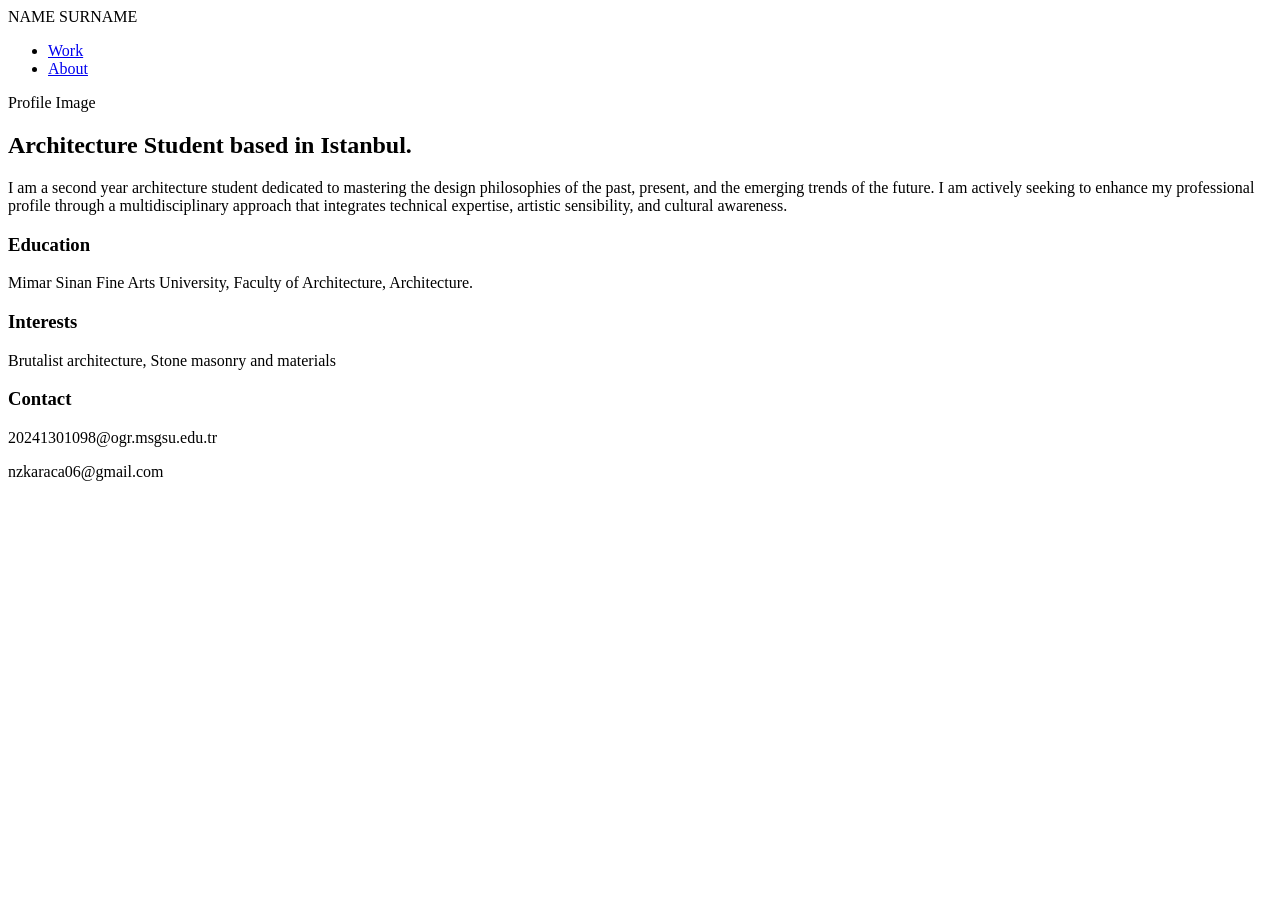
==== about.html @ 7a51a04c "Add files via upload" ====
<!DOCTYPE html>
<html lang="tr">
<head>
    <meta charset="UTF-8">
    <meta name="viewport" content="width=device-width, initial-scale=1.0">
    <title>About | Naz Karaca</title>
    <link rel="stylesheet" href="style.css">
</head>
<body>

    <nav class="navbar">
        <div class="logo"><a href="index.html" style="text-decoration:none; color:inherit;">NAME SURNAME</a></div>
        <ul class="nav-links">
            <li><a href="index.html">Work</a></li>
            <li><a href="about.html" class="active">About</a></li>
        </ul>
    </nav>

    <main class="container">
        <section class="about-section">
            <div class="about-grid">
                <div class="about-image">
                    <div class="image-placeholder">Profile Image</div>
                </div>

                <div class="about-content">
                    <h1>Architecture Student based in Istanbul.</h1>
                    <p class="bio-text">
                        I am a second year architecture student dedicated to mastering the design philosophies of the past, present, and the emerging trends of the future. I am actively seeking to enhance my professional profile through a multidisciplinary approach that integrates technical expertise, artistic sensibility, and cultural awareness.
                    </p>

                    <div class="about-details">
                        <div class="detail-item">
                            <h3>Education</h3>
                            <p>Mimar Sinan Fine Arts University, Faculty of Architecture, Architecture.</p>
                        </div>
                        <div class="detail-item">
                            <h3>Interests</h3>
                            <p>Brutalist architecture, Stone masonry and materials</p>
                        </div>
                        <div class="detail-item">
                            <h3>Contact</h3>
                            <p>20241301098@ogr.msgsu.edu.tr</p>
                            <p>nzkaraca06@gmail.com</p>
                        </div>
                    </div>
                </div>
            </div>
        </section>
    </main>

</body>
</html>
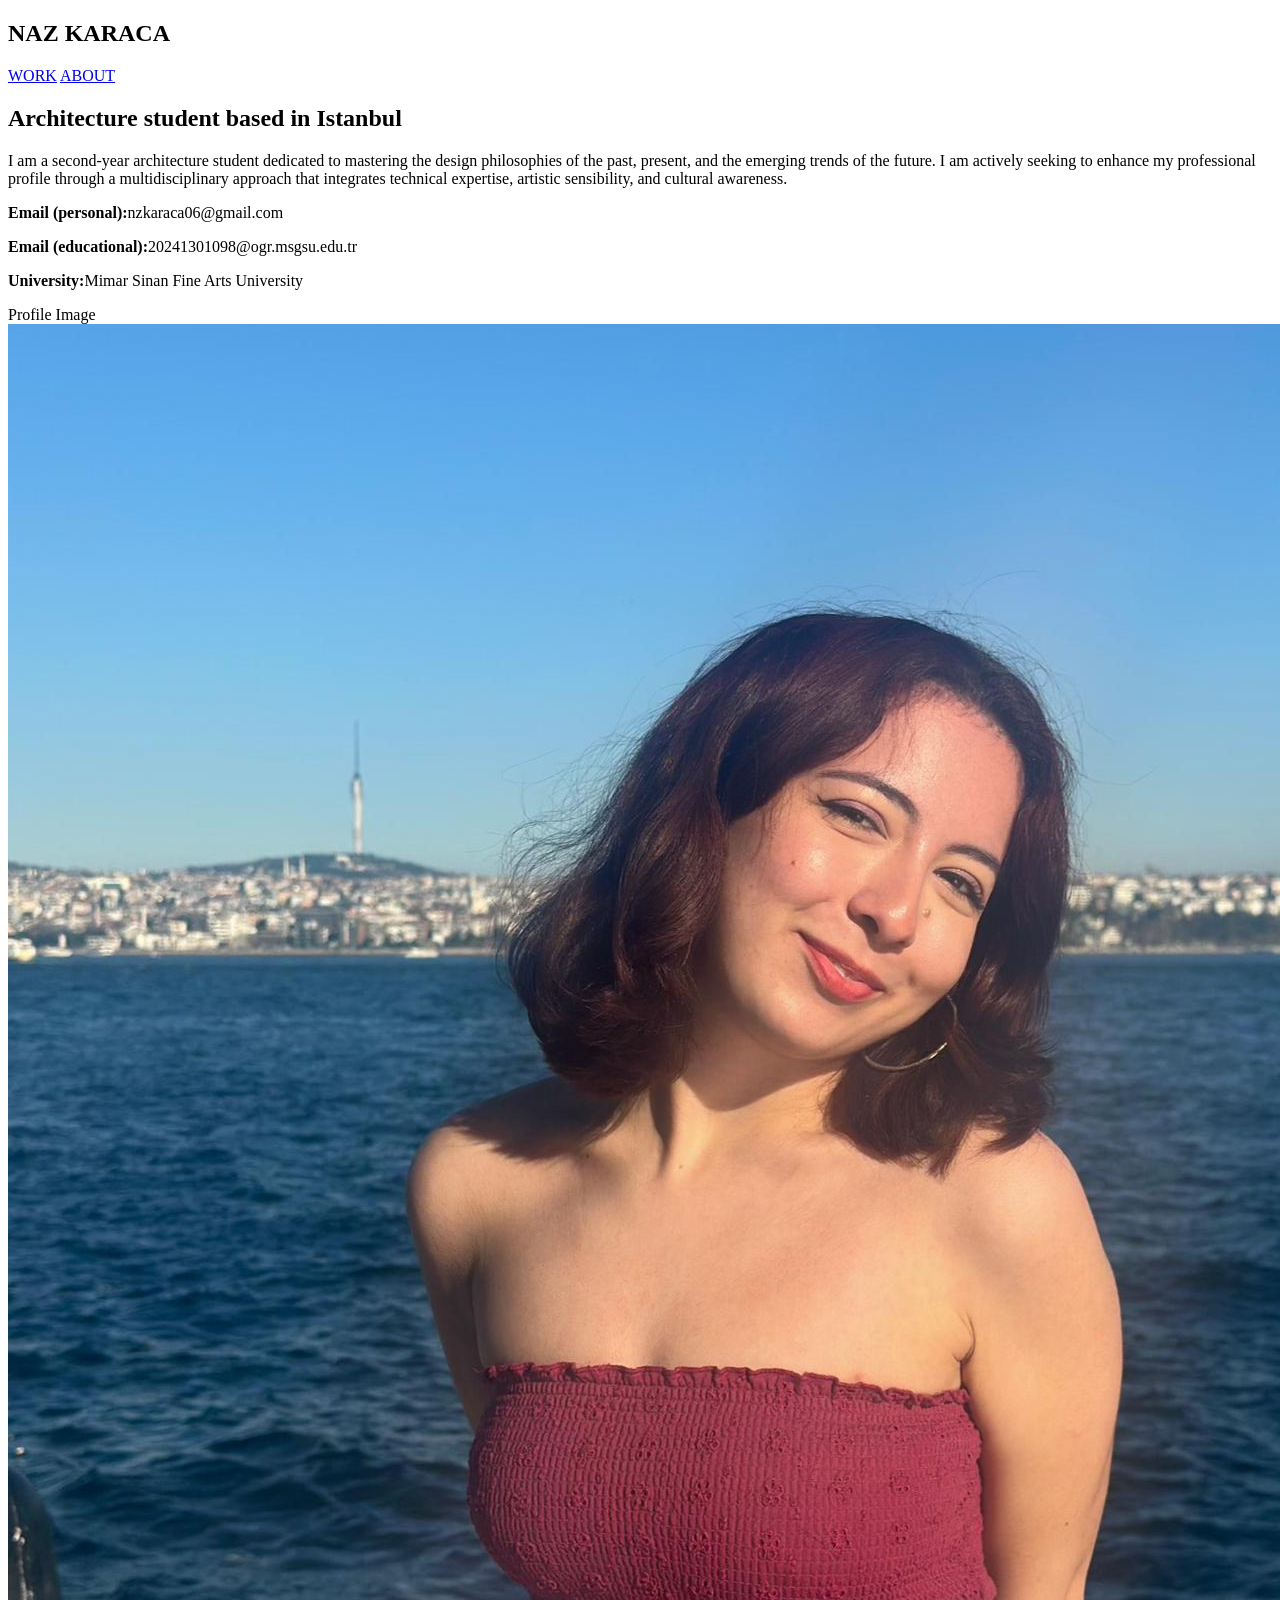
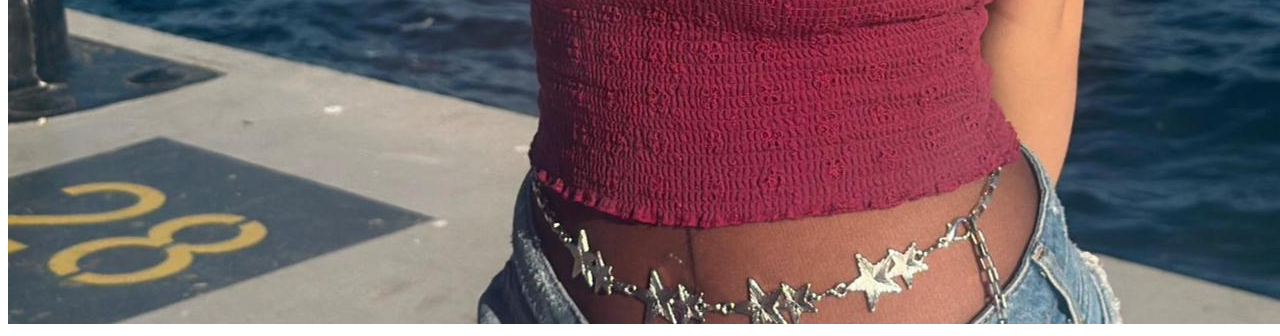
==== commit dcdc030f: "Add files via upload" ====
--- a/about.html
+++ b/about.html
@@ -8,45 +8,33 @@
 </head>
 <body>
 
-    <nav class="navbar">
-        <div class="logo"><a href="index.html" style="text-decoration:none; color:inherit;">NAME SURNAME</a></div>
-        <ul class="nav-links">
-            <li><a href="index.html">Work</a></li>
-            <li><a href="about.html" class="active">About</a></li>
-        </ul>
+    <nav>
+        <h1><a href="index.html" style="text-decoration:none; color:inherit;">NAZ KARACA</a></h1>
+        <div class="nav-links">
+            <a href="index.html">WORK</a>
+            <a href="about.html" class="active">ABOUT</a>
+        </div>
     </nav>
 
-    <main class="container">
-        <section class="about-section">
-            <div class="about-grid">
-                <div class="about-image">
-                    <div class="image-placeholder">Profile Image</div>
+    <main class="about-grid">
+        <div class="about-text">
+            <h2>Architecture student based in Istanbul</h2>
+            <p>I am a second-year architecture student dedicated to mastering the design philosophies of the past, present, and the emerging trends of the future. I am actively seeking to enhance my professional profile through a multidisciplinary approach that integrates technical expertise, artistic sensibility, and cultural awareness.</p>
+            
+            <div class="contact-info">
+                <p><strong>Email (personal):</strong>nzkaraca06@gmail.com</p>
+                 <p><strong>Email (educational):</strong>20241301098@ogr.msgsu.edu.tr</p>
+                <p><strong>University:</strong>Mimar Sinan Fine Arts University</p>
+            </div>
+        </div>
+        <div class="about-image">
+            <div class="image-box">
+                <div class="placeholder-text">Profile Image
+                    <img src="WhatsApp Image 2026-04-16 at 14.14.46.jpeg" alt="">
                 </div>
-
-                <div class="about-content">
-                    <h1>Architecture Student based in Istanbul.</h1>
-                    <p class="bio-text">
-                        I am a second year architecture student dedicated to mastering the design philosophies of the past, present, and the emerging trends of the future. I am actively seeking to enhance my professional profile through a multidisciplinary approach that integrates technical expertise, artistic sensibility, and cultural awareness.
-                    </p>
-
-                    <div class="about-details">
-                        <div class="detail-item">
-                            <h3>Education</h3>
-                            <p>Mimar Sinan Fine Arts University, Faculty of Architecture, Architecture.</p>
-                        </div>
-                        <div class="detail-item">
-                            <h3>Interests</h3>
-                            <p>Brutalist architecture, Stone masonry and materials</p>
-                        </div>
-                        <div class="detail-item">
-                            <h3>Contact</h3>
-                            <p>20241301098@ogr.msgsu.edu.tr</p>
-                            <p>nzkaraca06@gmail.com</p>
-                        </div>
-                    </div>
-                </div>
+                
             </div>
-        </section>
+        </div>
     </main>
 
 </body>
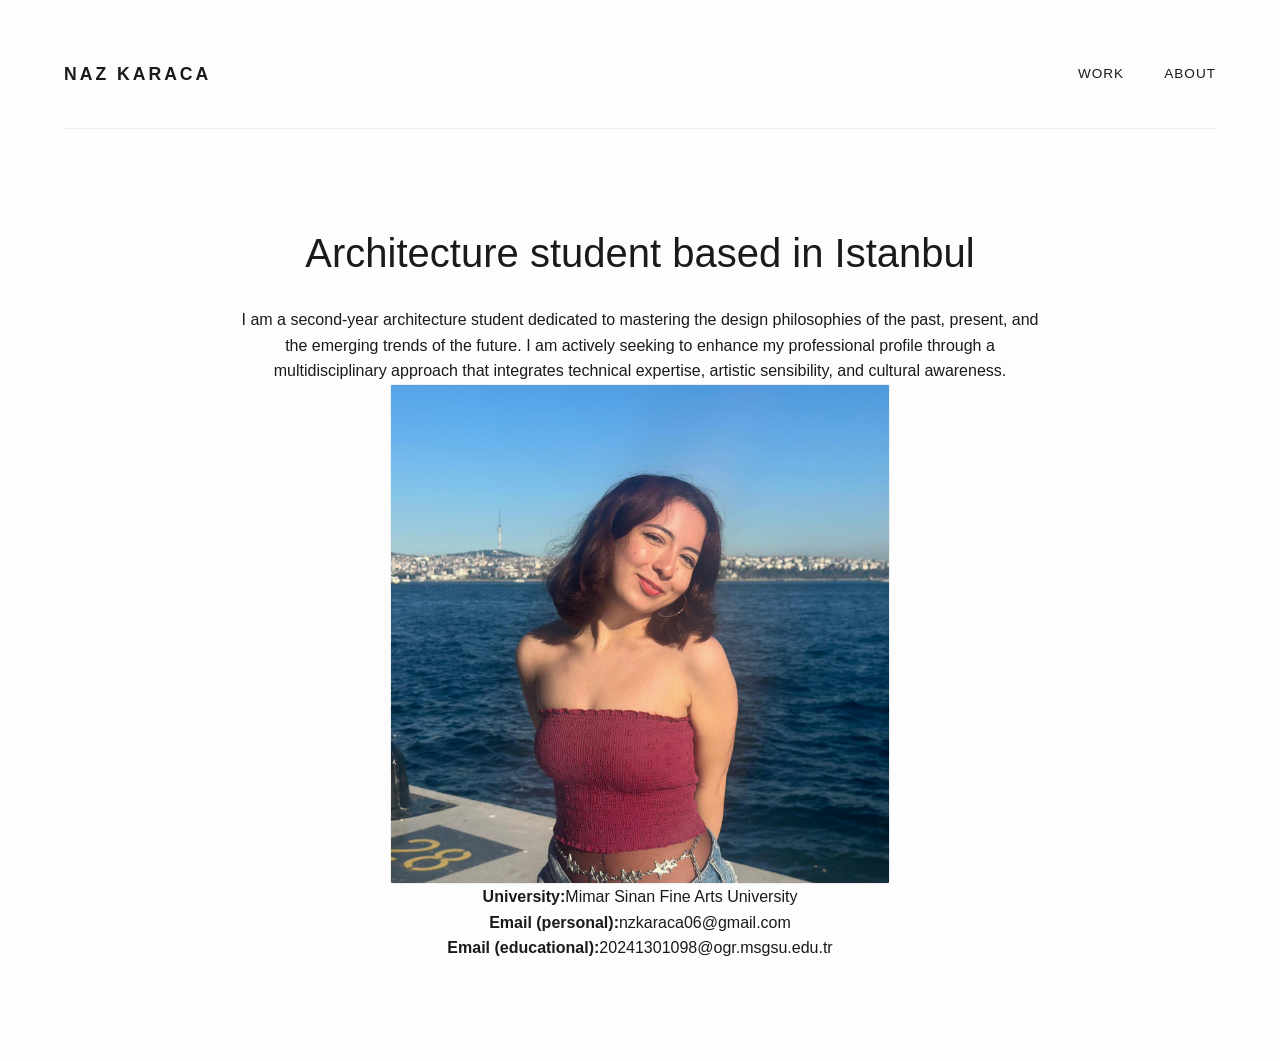
==== commit 640ee5da: "Add files via upload" ====
--- a/about.html
+++ b/about.html
@@ -4,7 +4,7 @@
     <meta charset="UTF-8">
     <meta name="viewport" content="width=device-width, initial-scale=1.0">
     <title>About | Naz Karaca</title>
-    <link rel="stylesheet" href="style.css">
+    <link rel="stylesheet" href="styles.css">
 </head>
 <body>
 
@@ -21,19 +21,20 @@
             <h2>Architecture student based in Istanbul</h2>
             <p>I am a second-year architecture student dedicated to mastering the design philosophies of the past, present, and the emerging trends of the future. I am actively seeking to enhance my professional profile through a multidisciplinary approach that integrates technical expertise, artistic sensibility, and cultural awareness.</p>
             
-            <div class="contact-info">
-                <p><strong>Email (personal):</strong>nzkaraca06@gmail.com</p>
-                 <p><strong>Email (educational):</strong>20241301098@ogr.msgsu.edu.tr</p>
-                <p><strong>University:</strong>Mimar Sinan Fine Arts University</p>
-            </div>
-        </div>
-        <div class="about-image">
+ <div class="about-image">
             <div class="image-box">
-                <div class="placeholder-text">Profile Image
                     <img src="WhatsApp Image 2026-04-16 at 14.14.46.jpeg" alt="">
                 </div>
                 
             </div>
+
+            <div class="contact-info">
+                <p><strong>University:</strong>Mimar Sinan Fine Arts University</p>
+                <p><strong>Email (personal):</strong>nzkaraca06@gmail.com</p>
+                 <p><strong>Email (educational):</strong>20241301098@ogr.msgsu.edu.tr</p>
+            </div>
+        </div>
+       
         </div>
     </main>
 
--- a/styles.css
+++ b/styles.css
@@ -0,0 +1,184 @@
+@import url('https://fonts.googleapis.com/css2?family=Space+Grotesk:wght@300;500&display=swap');
+
+
+* {
+    margin: 0;
+    padding: 0;
+    box-sizing: border-box;
+}
+
+body {
+    font-family: 'Space+Grotesk', sans-serif;
+    background-color: #fdfdfd;
+    color: #1a1a1a;
+    line-height: 1.6;
+    padding: 0 5%;
+    overflow-x: hidden;
+}
+
+
+nav {
+    display: flex;
+    justify-content: space-between;
+    align-items: center;
+    padding: 60px 0 40px 0;
+    border-bottom: 1px solid #eee;
+}
+
+nav h1 {
+    font-size: 1.1rem;
+    letter-spacing: 3px;
+    font-weight: 600;
+}
+
+.nav-links {
+    display: flex;
+    list-style: none;
+    gap: 40px; 
+}
+
+.nav-links a {
+    text-decoration: none;
+    color: #1a1a1a;
+    font-size: 0.85rem;
+    font-weight: 400;
+    letter-spacing: 1px;
+    transition: all 0.3s ease;
+    position: relative;
+}
+
+
+.nav-links a::after {
+    content: '';
+    position: absolute;
+    width: 0;
+    height: 1px;
+    bottom: -5px;
+    left: 0;
+    background-color: #000;
+    transition: width 0.3s ease;
+}
+
+.nav-links a:hover::after {
+    width: 100%;
+}
+
+.image-box {
+    width: 100%;
+    height: 350px; /* Biraz küçülttük ki ekranı çok kaplamasın */
+    background-color: #f0f0f0;
+    overflow: hidden;
+    border: 1px solid #eee;
+    display: flex;
+    align-items: center;
+    justify-content: center;
+}
+
+.image-box img {
+    width: 100%;
+    height: 100%;
+    object-fit: cover;
+    transition: filter 0.5s ease, transform 0.5s ease;
+}
+
+
+.project-card:hover .image-box img {
+    transform: scale(1.05);
+}
+
+.project-info {
+    margin-top: 20px;
+    padding-bottom: 40px;
+}
+
+
+.about-grid {
+    display: flex;
+    flex-direction: column;
+    gap: 50px;
+    max-width: 800px;
+    margin: 100px auto;
+}
+
+.about-text h2 {
+    font-size: 2.5rem;
+    font-weight: 300;
+    margin-bottom: 30px;
+    line-height: 1.2;
+}
+
+.about-image {
+    width: 100%;
+    max-width: 500px;
+    margin: 0 auto;
+}
+
+.about-image .image-box {
+    height: 500px;
+    border-radius: 2px;
+}
+
+
+.status-tag {
+    background-color: #ff3b30;
+    color: white;
+    padding: 5px 12px;
+    font-size: 10px;
+    font-weight: 600;
+    text-transform: uppercase;
+    margin-bottom: 10px;
+    display: inline-block;
+}
+
+@media (max-width: 768px) {
+    .project-container {
+        grid-template-columns: 1fr;
+    }
+    
+    .about-text h2 {
+        font-size: 1.8rem;
+    }
+}
+
+.project-card {
+    text-decoration: none;
+    color: inherit;
+}
+
+.project-container {
+    display: grid;
+    grid-template-columns: repeat(2, 1fr);
+    gap: 40px;
+    margin-top: 80px;
+}
+
+.image-box {
+    height: 280px;
+}
+
+img {
+    max-width: 100%;
+    height: auto;
+}
+
+.analysis {
+    display: flex;
+    gap: 30px;
+    margin-top: 40px;
+    flex-wrap: wrap;
+}
+
+.analysis img {
+    width: 45%;  /* yan yana */
+    height: auto;
+}
+
+.about-grid {
+    display: flex;
+    flex-direction: column;
+    align-items: center; /* ortalar */
+    gap: 40px;
+    max-width: 800px;
+    margin: 100px auto;
+    text-align: center;
+}
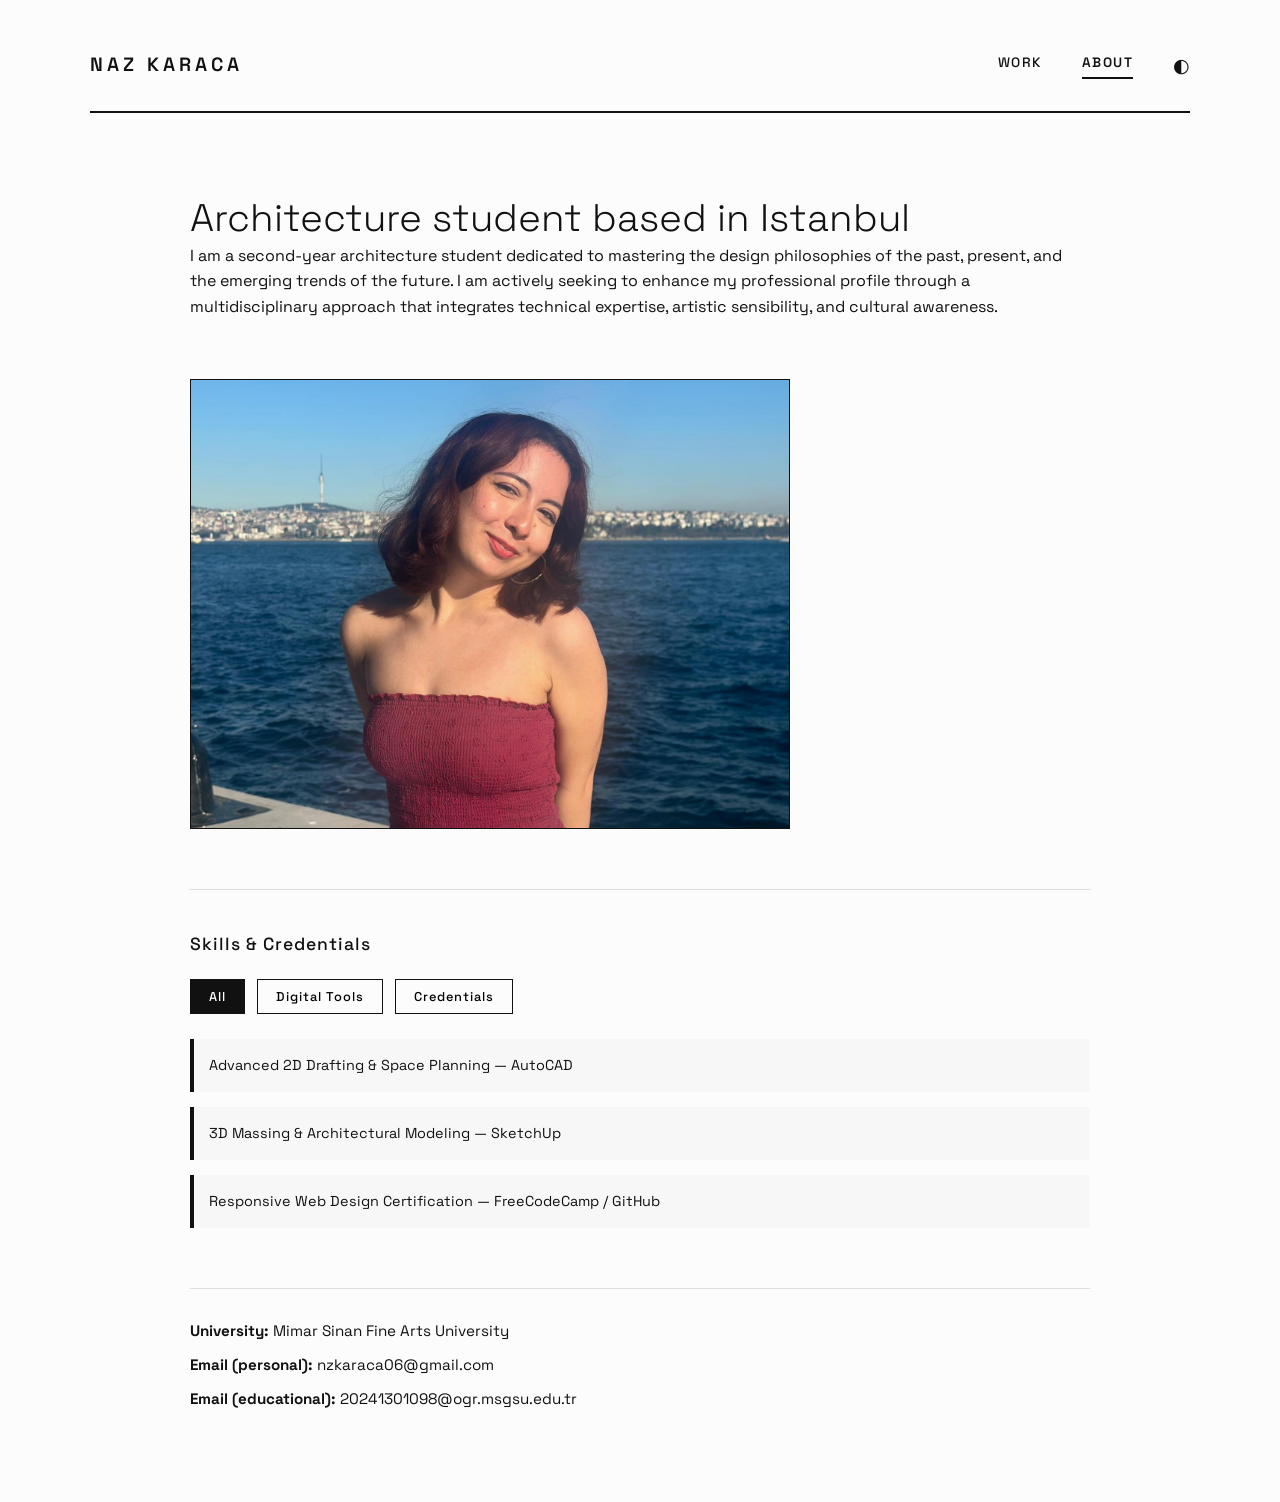
==== commit adecc561: "Add files via upload" ====
--- a/about.html
+++ b/about.html
@@ -9,10 +9,12 @@
 <body>
 
     <nav>
-        <h1><a href="index.html" style="text-decoration:none; color:inherit;">NAZ KARACA</a></h1>
-        <div class="nav-links">
+        <h1><a href="index.html" class="logo-link">NAZ KARACA</a></h1>
+        <button class="menu-toggle" id="menuToggle" aria-label="Menüyü Aç">☰</button>
+        <div class="nav-links" id="navLinks">
             <a href="index.html">WORK</a>
             <a href="about.html" class="active">ABOUT</a>
+            <button id="themeToggle" class="theme-btn" aria-label="Tema Değiştir">◐</button>
         </div>
     </nav>
 
@@ -20,23 +22,39 @@
         <div class="about-text">
             <h2>Architecture student based in Istanbul</h2>
             <p>I am a second-year architecture student dedicated to mastering the design philosophies of the past, present, and the emerging trends of the future. I am actively seeking to enhance my professional profile through a multidisciplinary approach that integrates technical expertise, artistic sensibility, and cultural awareness.</p>
+        </div>
             
- <div class="about-image">
+        <div class="about-image">
             <div class="image-box">
-                    <img src="WhatsApp Image 2026-04-16 at 14.14.46.jpeg" alt="">
-                </div>
-                
-            </div>
-
-            <div class="contact-info">
-                <p><strong>University:</strong>Mimar Sinan Fine Arts University</p>
-                <p><strong>Email (personal):</strong>nzkaraca06@gmail.com</p>
-                 <p><strong>Email (educational):</strong>20241301098@ogr.msgsu.edu.tr</p>
+                <img src="WhatsApp Image 2026-04-16 at 14.14.46.jpeg" alt="Naz Karaca Profil Fotoğrafı">
             </div>
         </div>
-       
+
+        <!-- JS Özellik 1: İnteraktif Mimari Malzeme & Yetenek Filtresi -->
+        <div class="filter-section">
+            <h3>Skills & Credentials</h3>
+            <div class="filter-buttons">
+                <button class="filter-btn active" data-filter="all">All</button>
+                <button class="filter-btn" data-filter="software">Digital Tools</button>
+                <button class="filter-btn" data-filter="credentials">Credentials</button>
+            </div>
+            <div class="filter-items">
+                <!-- Yazılımlar -->
+                <div class="item software">Advanced 2D Drafting & Space Planning — AutoCAD</div>
+                <div class="item software">3D Massing & Architectural Modeling — SketchUp</div>
+                
+                <!-- Sertifika -->
+                <div class="item credentials">Responsive Web Design Certification — FreeCodeCamp / GitHub</div>
+            </div>
+        </div>
+
+        <div class="contact-info">
+            <p><strong>University:</strong> Mimar Sinan Fine Arts University</p>
+            <p><strong>Email (personal):</strong> nzkaraca06@gmail.com</p>
+            <p><strong>Email (educational):</strong> 20241301098@ogr.msgsu.edu.tr</p>
         </div>
     </main>
 
+    <script src="script.js"></script>
 </body>
 </html>
--- a/styles.css
+++ b/styles.css
@@ -1,6 +1,7 @@
-@import url('https://fonts.googleapis.com/css2?family=Space+Grotesk:wght@300;500&display=swap');
-
-
+/* --- GOOGLE FONTS DÜZELTMESİ --- */
+@import url('https://fonts.googleapis.com/css2?family=Space+Grotesk:wght@300;400;500;600&display=swap');
+
+/* --- SIFIRLAMA & ANA YAPI --- */
 * {
     margin: 0;
     padding: 0;
@@ -8,177 +9,490 @@
 }
 
 body {
-    font-family: 'Space+Grotesk', sans-serif;
-    background-color: #fdfdfd;
-    color: #1a1a1a;
+    font-family: 'Space Grotesk', sans-serif;
+    background-color: #fcfcfc;
+    color: #111111;
     line-height: 1.6;
-    padding: 0 5%;
+    padding: 0 7%;
     overflow-x: hidden;
-}
-
-
+    transition: background-color 0.4s ease, color 0.4s ease;
+}
+
+/* --- TİPOGRAFİ & LOGO --- */
+.logo-link {
+    text-decoration: none;
+    color: inherit;
+    transition: opacity 0.3s ease;
+}
+.logo-link:hover {
+    opacity: 0.7;
+}
+
+/* --- NAVİGASYON (BRÜTALİST ÇİZGİ) --- */
 nav {
     display: flex;
     justify-content: space-between;
     align-items: center;
-    padding: 60px 0 40px 0;
-    border-bottom: 1px solid #eee;
+    padding: 50px 0 30px 0;
+    border-bottom: 2px solid #111111; /* Çizgi belirginleştirildi */
 }
 
 nav h1 {
-    font-size: 1.1rem;
-    letter-spacing: 3px;
+    font-size: 1.2rem;
+    letter-spacing: 4px;
     font-weight: 600;
 }
 
 .nav-links {
     display: flex;
-    list-style: none;
+    align-items: center;
     gap: 40px; 
 }
 
 .nav-links a {
     text-decoration: none;
-    color: #1a1a1a;
+    color: #111111;
     font-size: 0.85rem;
-    font-weight: 400;
-    letter-spacing: 1px;
-    transition: all 0.3s ease;
+    font-weight: 500;
+    letter-spacing: 1.5px;
     position: relative;
-}
-
+    padding-bottom: 5px;
+    transition: opacity 0.3s ease;
+}
+
+.nav-links a.active {
+    font-weight: 600;
+}
 
 .nav-links a::after {
     content: '';
     position: absolute;
     width: 0;
-    height: 1px;
-    bottom: -5px;
+    height: 2px;
+    bottom: 0;
     left: 0;
-    background-color: #000;
+    background-color: #111111;
     transition: width 0.3s ease;
 }
 
-.nav-links a:hover::after {
-    width: 100%;
-}
-
-.image-box {
-    width: 100%;
-    height: 350px; /* Biraz küçülttük ki ekranı çok kaplamasın */
-    background-color: #f0f0f0;
-    overflow: hidden;
-    border: 1px solid #eee;
-    display: flex;
-    align-items: center;
-    justify-content: center;
-}
-
-.image-box img {
-    width: 100%;
-    height: 100%;
-    object-fit: cover;
-    transition: filter 0.5s ease, transform 0.5s ease;
-}
-
-
-.project-card:hover .image-box img {
-    transform: scale(1.05);
-}
-
-.project-info {
-    margin-top: 20px;
-    padding-bottom: 40px;
-}
-
-
-.about-grid {
-    display: flex;
-    flex-direction: column;
+.nav-links a:hover::after,
+.nav-links a.active::after {
+    width: 100%;
+}
+
+/* --- INDEX: PROJE GRID YAPISI --- */
+.project-container {
+    display: grid;
+    grid-template-columns: repeat(2, 1fr);
     gap: 50px;
-    max-width: 800px;
-    margin: 100px auto;
-}
-
-.about-text h2 {
-    font-size: 2.5rem;
-    font-weight: 300;
-    margin-bottom: 30px;
-    line-height: 1.2;
-}
-
-.about-image {
-    width: 100%;
-    max-width: 500px;
-    margin: 0 auto;
-}
-
-.about-image .image-box {
-    height: 500px;
-    border-radius: 2px;
-}
-
-
-.status-tag {
-    background-color: #ff3b30;
-    color: white;
-    padding: 5px 12px;
-    font-size: 10px;
-    font-weight: 600;
-    text-transform: uppercase;
-    margin-bottom: 10px;
-    display: inline-block;
-}
-
-@media (max-width: 768px) {
-    .project-container {
-        grid-template-columns: 1fr;
-    }
-    
-    .about-text h2 {
-        font-size: 1.8rem;
-    }
+    margin-top: 60px;
+    margin-bottom: 80px;
 }
 
 .project-card {
     text-decoration: none;
     color: inherit;
-}
-
-.project-container {
+    display: flex;
+    flex-direction: column;
+    position: relative;
+}
+
+.status-tag {
+    background-color: #111111; /* Kırmızıdan daha kurumsal bir siyaha çekildi */
+    color: #ffffff;
+    padding: 6px 14px;
+    font-size: 10px;
+    font-weight: 600;
+    letter-spacing: 1px;
+    text-transform: uppercase;
+    align-self: flex-start;
+    margin-bottom: 12px;
+    border-radius: 0px; /* Tam brütalist keskin köşe */
+}
+
+.image-box {
+    width: 100%;
+    height: 380px;
+    background-color: #f0f0f0;
+    overflow: hidden;
+    border: 1px solid #111111;
+    display: flex;
+    align-items: center;
+    justify-content: center;
+}
+
+.image-box img {
+    width: 100%;
+    height: 100%;
+    object-fit: cover;
+    transition: transform 0.6s cubic-bezier(0.25, 1, 0.5, 1);
+}
+
+.project-card:hover .image-box img {
+    transform: scale(1.03);
+}
+
+.project-info {
+    margin-top: 15px;
+}
+
+.project-info h3 {
+    font-size: 1.1rem;
+    font-weight: 500;
+    letter-spacing: 0.5px;
+    margin-bottom: 5px;
+}
+
+.project-info p {
+    font-size: 0.85rem;
+    color: #666666;
+}
+
+/* --- ABOUT SAYFASI DÜZENLEMELERİ --- */
+.about-grid {
+    max-width: 900px;
+    margin: 80px auto;
+    display: flex;
+    flex-direction: column;
+    gap: 60px;
+    text-align: left; /* Merkezleme hatası düzeltildi */
+}
+
+.about-text h2 {
+    font-size: 2.4rem;
+    font-weight: 300;
+    line-height: 1.3;
+    color: #111111;
+}
+
+.about-image {
+    width: 100%;
+    max-width: 600px;
+}
+
+.about-image .image-box {
+    height: 450px;
+}
+
+/* JS Özellik 1: Filtreleme Arayüzü Stilleri */
+.filter-section {
+    width: 100%;
+    border-top: 1px solid #dddddd;
+    padding-top: 40px;
+}
+
+.filter-section h3 {
+    font-size: 1.1rem;
+    font-weight: 500;
+    margin-bottom: 20px;
+    letter-spacing: 1px;
+}
+
+.filter-buttons {
+    display: flex;
+    gap: 12px;
+    margin-bottom: 25px;
+    flex-wrap: wrap;
+}
+
+.filter-btn {
+    background: none;
+    border: 1px solid #111111;
+    padding: 8px 18px;
+    cursor: pointer;
+    font-family: inherit;
+    font-size: 0.8rem;
+    font-weight: 500;
+    letter-spacing: 1px;
+    transition: all 0.3s ease;
+}
+
+.filter-btn.active, .filter-btn:hover {
+    background: #111111;
+    color: #ffffff;
+}
+
+.filter-items {
+    display: grid;
+    grid-template-columns: 1fr; /* Tek sütun halinde alt alta çok daha net ve minimalist durur */
+    gap: 15px;
+}
+
+.item {
+    padding: 15px;
+    background: #f7f7f7;
+    border-left: 4px solid #111111;
+    font-size: 0.9rem;
+    font-weight: 400;
+    transition: opacity 0.3s ease;
+}
+
+.contact-info {
+    width: 100%;
+    border-top: 1px solid #dddddd;
+    padding-top: 30px;
+    font-size: 0.95rem;
+}
+
+.contact-info p {
+    margin-bottom: 10px;
+}
+
+/* --- DETAIL SAYFASI DÜZENLEMELERİ --- */
+.back-btn {
+    text-decoration: none;
+    color: #111111;
+    font-size: 0.85rem;
+    font-weight: 600;
+    letter-spacing: 1px;
+}
+
+.detail-container {
+    max-width: 1000px;
+    margin: 60px auto 100px auto;
+}
+
+.detail-header {
+    margin-bottom: 40px;
+}
+
+.detail-header h1 {
+    font-size: 2.2rem;
+    font-weight: 400;
+    margin-bottom: 10px;
+}
+
+.detail-header .status {
+    font-size: 0.9rem;
+    color: #666666;
+}
+
+/* Yan Yana Pafta Grid Altyapısı */
+.analysis-grid {
     display: grid;
     grid-template-columns: repeat(2, 1fr);
-    gap: 40px;
-    margin-top: 80px;
-}
-
-.image-box {
-    height: 280px;
-}
-
-img {
-    max-width: 100%;
-    height: auto;
-}
-
-.analysis {
-    display: flex;
-    gap: 30px;
-    margin-top: 40px;
-    flex-wrap: wrap;
-}
-
-.analysis img {
-    width: 45%;  /* yan yana */
-    height: auto;
-}
-
-.about-grid {
+    gap: 25px;
+    margin-bottom: 5px;
+}
+
+.analysis-card {
     display: flex;
     flex-direction: column;
-    align-items: center; /* ortalar */
-    gap: 40px;
-    max-width: 800px;
-    margin: 100px auto;
-    text-align: center;
-}
+    gap: 10px;
+}
+
+.gallery-img {
+    width: 100%;
+    height: 500px;
+    object-fit: cover;
+    border: 1px solid #111111;
+    cursor: pointer;
+    transition: opacity 0.3s ease;
+}
+
+.gallery-img:hover {
+    opacity: 0.9;
+}
+
+.img-caption {
+    font-size: 0.8rem;
+    color: #777777;
+    letter-spacing: 0.5px;
+}
+
+.description-box {
+    margin-top: 50px;
+    max-width: 750px;
+    border-top: 1px solid #ddd;
+    padding-top: 30px;
+}
+
+.description-box h3 {
+    font-size: 1.1rem;
+    margin-bottom: 15px;
+    letter-spacing: 1px;
+}
+
+/* --- JAVASCRIPT: TOGGLE & COMPONENT STYLES --- */
+.menu-toggle {
+    display: none;
+    background: none;
+    border: none;
+    font-size: 1.6rem;
+    cursor: pointer;
+    color: inherit;
+}
+
+.theme-btn {
+    background: none;
+    border: none;
+    font-size: 1.2rem;
+    cursor: pointer;
+    color: inherit;
+    transition: transform 0.4s ease;
+}
+
+.theme-btn:hover {
+    transform: rotate(180deg);
+}
+
+/* JS Özellik 5: Lightbox Modal Yapısı */
+.lightbox {
+    display: none;
+    position: fixed;
+    z-index: 1000;
+    top: 0;
+    left: 0;
+    width: 100%;
+    height: 100%;
+    background-color: rgba(0,0,0,0.95);
+    align-items: center;
+    justify-content: center;
+    flex-direction: column;
+}
+
+.lightbox-content {
+    max-width: 85%;
+    max-height: 80%;
+    border: 2px solid #ffffff;
+}
+
+.close-lightbox {
+    position: absolute;
+    top: 30px;
+    right: 50px;
+    color: #ffffff;
+    font-size: 2rem;
+    cursor: pointer;
+    transition: transform 0.3s ease;
+}
+
+.close-lightbox:hover {
+    transform: scale(1.2);
+}
+
+#lightboxCaption {
+    color: #ffffff;
+    margin-top: 15px;
+    font-size: 0.9rem;
+    letter-spacing: 1px;
+}
+
+/* --- DARK THEME PARAMETRELERİ (JS Tetiklemeli) --- */
+body.dark-theme {
+    background-color: #0c0c0c;
+    color: #f5f5f5;
+}
+
+body.dark-theme nav {
+    border-bottom-color: #f5f5f5;
+}
+
+body.dark-theme .nav-links a {
+    color: #f5f5f5;
+}
+
+body.dark-theme .nav-links a::after {
+    background-color: #f5f5f5;
+}
+
+body.dark-theme .project-info p,
+body.dark-theme .detail-header .status,
+body.dark-theme .img-caption {
+    color: #aaaaaa;
+}
+
+body.dark-theme .image-box,
+body.dark-theme .gallery-img {
+    border-color: #333333;
+    background-color: #1a1a1a;
+}
+
+body.dark-theme .item {
+    background: #161616;
+    border-left-color: #f5f5f5;
+}
+
+body.dark-theme .filter-btn {
+    border-color: #f5f5f5;
+    color: #f5f5f5;
+}
+
+body.dark-theme .filter-btn.active {
+    background: #f5f5f5;
+    color: #0c0c0c;
+}
+
+body.dark-theme .status-tag {
+    background-color: #f5f5f5;
+    color: #0c0c0c;
+}
+
+/* --- %100 RESPONSIVENESS (MOBİL UYUMLULUK) --- */
+@media (max-width: 768px) {
+    body {
+        padding: 0 5%;
+    }
+
+    nav {
+        padding: 30px 0 20px 0;
+        position: relative;
+    }
+
+    .menu-toggle {
+        display: block; /* Mobilde burger aktif */
+    }
+
+    .nav-links {
+        display: none; /* Mobilde ilk başta gizli */
+        flex-direction: column;
+        position: absolute;
+        top: 80px;
+        right: 0;
+        width: 100%;
+        background-color: #fcfcfc;
+        border: 2px solid #111111;
+        padding: 25px;
+        gap: 20px;
+        z-index: 99;
+        align-items: flex-start;
+    }
+
+    body.dark-theme .nav-links {
+        background-color: #0c0c0c;
+        border-color: #f5f5f5;
+    }
+
+    .nav-links.mobile-active {
+        display: flex; /* JS tetiklediğinde görünür olur */
+    }
+
+    .theme-btn {
+        margin-left: 0;
+        padding-top: 10px;
+    }
+
+    .project-container,
+    .filter-items,
+    .analysis-grid {
+        grid-template-columns: 1fr; /* Mobilde her şey tek sütun */
+        gap: 30px;
+    }
+
+    .image-box {
+        height: 250px;
+    }
+
+    .gallery-img {
+        height: 300px;
+    }
+
+    .about-text h2 {
+        font-size: 1.8rem;
+    }
+
+    .close-lightbox {
+        right: 20px;
+        top: 20px;
+    }
+}
